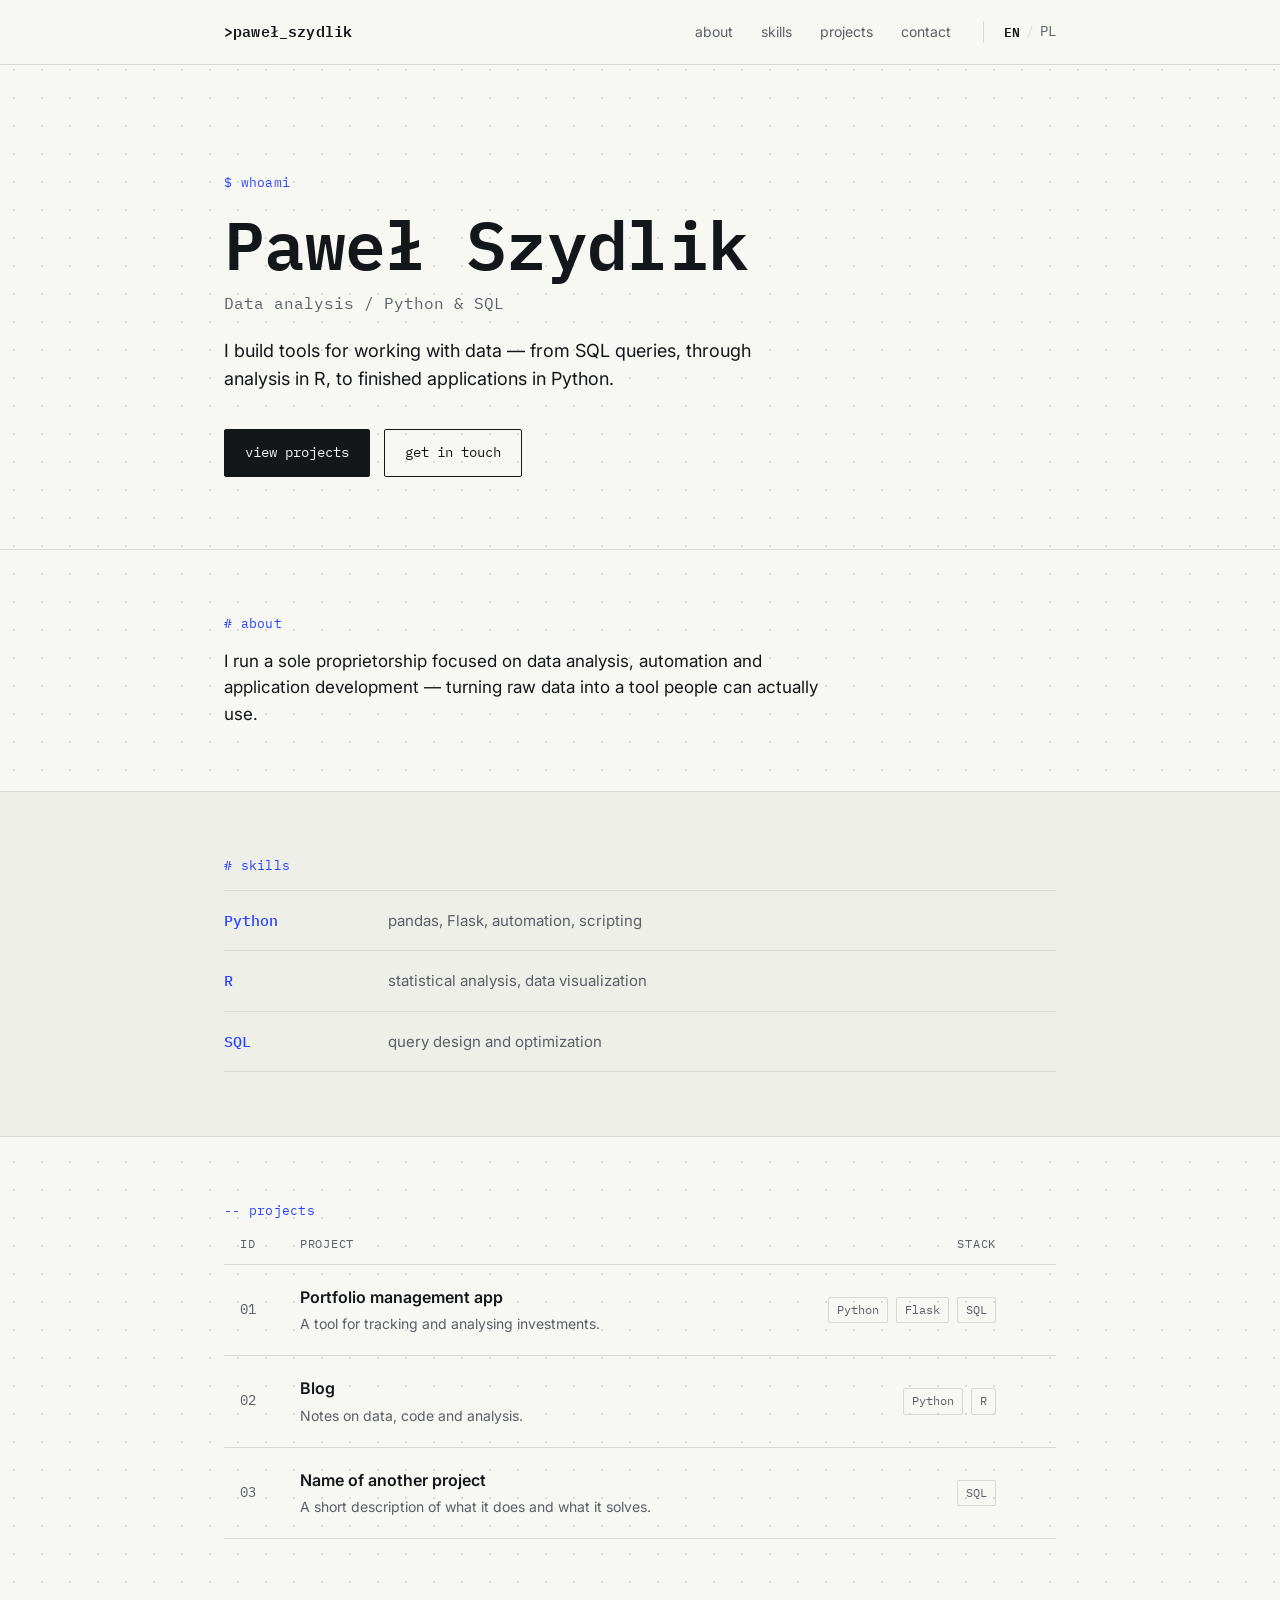
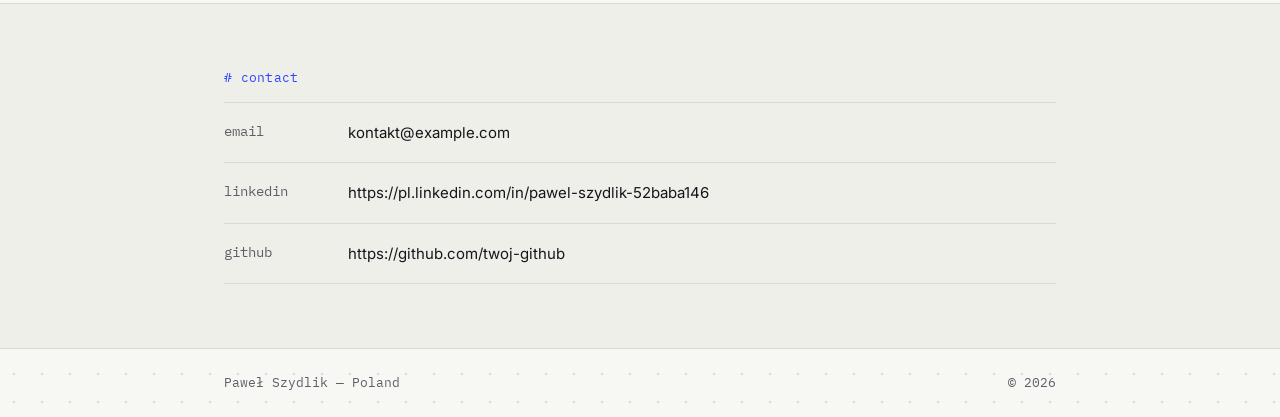
==== en/index.html @ a4e44830 "deploy: ed7c07ec0705e9e3772d67b29c4393a3fdbc3a5f" ====
<!doctype html>
<html lang="en">
<head>
  <meta charset="utf-8">
  <meta name="viewport" content="width=device-width, initial-scale=1">
  <title>Paweł Szydlik — Data analysis / Python &amp; SQL</title>
  <meta name="description" content="I build tools for working with data — from SQL queries, through analysis in R, to finished applications in Python.">

  <link rel="preconnect" href="https://fonts.googleapis.com">
  <link rel="preconnect" href="https://fonts.gstatic.com" crossorigin>
  <link href="https://fonts.googleapis.com/css2?family=IBM+Plex+Mono:wght@400;500;600&family=Inter:wght@400;500;600;700&display=swap" rel="stylesheet">

  <link rel="stylesheet" href="/static/css/style.css">
</head>
<body>

  <header class="site-header">
    <div class="wrap site-header__inner">
      <a class="logo" href="#top">&gt;paweł_szydlik</a>
      <nav class="nav">
        <a href="#o-mnie">about</a>
        <a href="#umiejetnosci">skills</a>
        <a href="#projekty">projects</a>
        <a href="#kontakt">contact</a>
        <span class="lang-switch mono" aria-label="język / language">
          <span class="lang-switch__current">EN</span>
          <span class="lang-switch__sep">/</span>
          <a class="lang-switch__link" href="/">PL</a>
        </span>
      </nav>
    </div>
  </header>

  <main id="top">
    

  <section class="hero wrap">
    <p class="mono eyebrow">$ whoami</p>
    <h1 class="hero__title">Paweł Szydlik</h1>
    <p class="hero__role mono">Data analysis / Python &amp; SQL</p>
    <p class="hero__tagline">I build tools for working with data — from SQL queries, through analysis in R, to finished applications in Python.</p>
    <div class="hero__actions">
      <a class="btn btn--primary" href="#projekty">view projects</a>
      <a class="btn btn--ghost" href="#kontakt">get in touch</a>
    </div>
  </section>

  <section id="o-mnie" class="section">
    <div class="wrap">
      <p class="mono eyebrow"># about</p>
      <p class="about__text">I run a sole proprietorship focused on data analysis, automation and application development — turning raw data into a tool people can actually use.</p>
    </div>
  </section>

  <section id="umiejetnosci" class="section section--alt">
    <div class="wrap">
      <p class="mono eyebrow"># skills</p>
      <ul class="skills">
        
        <li class="skills__item">
          <span class="skills__name mono">Python</span>
          <span class="skills__note">pandas, Flask, automation, scripting</span>
        </li>
        
        <li class="skills__item">
          <span class="skills__name mono">R</span>
          <span class="skills__note">statistical analysis, data visualization</span>
        </li>
        
        <li class="skills__item">
          <span class="skills__name mono">SQL</span>
          <span class="skills__note">query design and optimization</span>
        </li>
        
      </ul>
    </div>
  </section>

  <section id="projekty" class="section">
    <div class="wrap">
      <p class="mono eyebrow">-- projects</p>
      <div class="projects">
        <div class="projects__head mono muted">
          <span>id</span>
          <span>project</span>
          <span class="projects__head-tags">stack</span>
          <span></span>
        </div>
        
        <a class="projects__row" href="#" >
          <span class="projects__id mono">01</span>
          <span class="projects__info">
            <span class="projects__name">Portfolio management app</span>
            <span class="projects__desc">A tool for tracking and analysing investments.</span>
          </span>
          <span class="projects__tags mono">
            <span class="tag">Python</span><span class="tag">Flask</span><span class="tag">SQL</span>
          </span>
          <span class="projects__arrow mono" aria-hidden="true">-&gt;</span>
        </a>
        
        <a class="projects__row" href="#" >
          <span class="projects__id mono">02</span>
          <span class="projects__info">
            <span class="projects__name">Blog</span>
            <span class="projects__desc">Notes on data, code and analysis.</span>
          </span>
          <span class="projects__tags mono">
            <span class="tag">Python</span><span class="tag">R</span>
          </span>
          <span class="projects__arrow mono" aria-hidden="true">-&gt;</span>
        </a>
        
        <a class="projects__row" href="#" >
          <span class="projects__id mono">03</span>
          <span class="projects__info">
            <span class="projects__name">Name of another project</span>
            <span class="projects__desc">A short description of what it does and what it solves.</span>
          </span>
          <span class="projects__tags mono">
            <span class="tag">SQL</span>
          </span>
          <span class="projects__arrow mono" aria-hidden="true">-&gt;</span>
        </a>
        
      </div>
    </div>
  </section>

  <section id="kontakt" class="section section--alt">
    <div class="wrap">
      <p class="mono eyebrow"># contact</p>
      <div class="contact">
        <a class="contact__row" href="mailto:kontakt@example.com">
          <span class="contact__label mono">email</span>
          <span class="contact__value">kontakt@example.com</span>
        </a>
        <a class="contact__row" href="https://pl.linkedin.com/in/pawel-szydlik-52baba146" target="_blank" rel="noopener">
          <span class="contact__label mono">linkedin</span>
          <span class="contact__value">https://pl.linkedin.com/in/pawel-szydlik-52baba146</span>
        </a>
        <a class="contact__row" href="https://github.com/twoj-github" target="_blank" rel="noopener">
          <span class="contact__label mono">github</span>
          <span class="contact__value">https://github.com/twoj-github</span>
        </a>
      </div>
    </div>
  </section>


  </main>

  <footer class="site-footer">
    <div class="wrap site-footer__inner">
      <span class="mono muted">Paweł Szydlik — Poland</span>
      <span class="mono muted">© <span id="year"></span></span>
    </div>
  </footer>

  <script src="/static/js/main.js"></script>
</body>
</html>
---- static/css/style.css ----
/* ---------------------------------------------------------------------- */
/* Tokens                                                                  */
/* ---------------------------------------------------------------------- */
:root {
  --bg: #F7F7F4;
  --bg-alt: #EFEFEA;
  --ink: #14171A;
  --ink-soft: #5B5F66;
  --line: #D9D9D3;
  --accent: #2B44FF;
  --accent-soft: #EEF0FF;

  --font-mono: 'IBM Plex Mono', ui-monospace, SFMono-Regular, Menlo, monospace;
  --font-sans: 'Inter', -apple-system, BlinkMacSystemFont, 'Segoe UI', sans-serif;

  --wrap: 880px;
  --gap: 24px;
}

* { box-sizing: border-box; }

html { scroll-behavior: smooth; }

body {
  margin: 0;
  background: var(--bg);
  background-image:
    radial-gradient(var(--line) 1px, transparent 1px);
  background-size: 28px 28px;
  color: var(--ink);
  font-family: var(--font-sans);
  font-size: 16px;
  line-height: 1.55;
  -webkit-font-smoothing: antialiased;
}

a { color: inherit; text-decoration: none; }

.wrap {
  max-width: var(--wrap);
  margin: 0 auto;
  padding: 0 24px;
}

.mono { font-family: var(--font-mono); }
.muted { color: var(--ink-soft); }

:focus-visible {
  outline: 2px solid var(--accent);
  outline-offset: 3px;
}

@media (prefers-reduced-motion: reduce) {
  html { scroll-behavior: auto; }
}

/* ---------------------------------------------------------------------- */
/* Header                                                                  */
/* ---------------------------------------------------------------------- */
.site-header {
  position: sticky;
  top: 0;
  z-index: 10;
  background: rgba(247, 247, 244, 0.88);
  backdrop-filter: blur(6px);
  border-bottom: 1px solid var(--line);
}

.site-header__inner {
  display: flex;
  align-items: center;
  justify-content: space-between;
  height: 64px;
}

.logo {
  font-family: var(--font-mono);
  font-weight: 600;
  font-size: 15px;
  letter-spacing: 0.01em;
}

.nav { display: flex; gap: 28px; }

.nav a {
  font-size: 14px;
  color: var(--ink-soft);
  transition: color 0.15s ease;
}

.nav a:hover { color: var(--ink); }

.lang-switch {
  display: inline-flex;
  align-items: center;
  gap: 6px;
  font-size: 13px;
  padding-left: 20px;
  margin-left: 4px;
  border-left: 1px solid var(--line);
}

.lang-switch__current { color: var(--ink); font-weight: 600; }
.lang-switch__sep { color: var(--line); }
.lang-switch__link { color: var(--ink-soft); transition: color 0.15s ease; }
.lang-switch__link:hover { color: var(--accent); }

/* ---------------------------------------------------------------------- */
/* Eyebrow (structural device: comment syntax from Python/R "#" and SQL "--") */
/* ---------------------------------------------------------------------- */
.eyebrow {
  font-size: 13px;
  letter-spacing: 0.02em;
  color: var(--accent);
  margin: 0 0 14px;
}

/* ---------------------------------------------------------------------- */
/* Hero                                                                    */
/* ---------------------------------------------------------------------- */
.hero {
  padding: 108px 24px 72px;
}

.hero__title {
  font-family: var(--font-mono);
  font-weight: 600;
  font-size: clamp(40px, 7vw, 68px);
  line-height: 1.05;
  letter-spacing: -0.01em;
  margin: 0 0 12px;
}

.hero__role {
  font-size: 16px;
  color: var(--ink-soft);
  margin: 0 0 22px;
}

.hero__tagline {
  max-width: 560px;
  font-size: 18px;
  color: var(--ink);
  margin: 0 0 36px;
}

.hero__actions { display: flex; gap: 14px; flex-wrap: wrap; }

.btn {
  font-family: var(--font-mono);
  font-size: 14px;
  padding: 12px 20px;
  border: 1px solid var(--ink);
  border-radius: 2px;
  transition: background 0.15s ease, color 0.15s ease, border-color 0.15s ease;
}

.btn--primary {
  background: var(--ink);
  color: var(--bg);
}
.btn--primary:hover { background: var(--accent); border-color: var(--accent); }

.btn--ghost {
  background: transparent;
  color: var(--ink);
}
.btn--ghost:hover { border-color: var(--accent); color: var(--accent); }

/* ---------------------------------------------------------------------- */
/* Sections                                                                 */
/* ---------------------------------------------------------------------- */
.section { padding: 64px 24px; border-top: 1px solid var(--line); }
.section--alt { background: var(--bg-alt); }

.about__text {
  max-width: 620px;
  font-size: 17px;
  margin: 0;
}

/* ---------------------------------------------------------------------- */
/* Skills                                                                   */
/* ---------------------------------------------------------------------- */
.skills {
  list-style: none;
  margin: 0;
  padding: 0;
  border-top: 1px solid var(--line);
}

.skills__item {
  display: flex;
  align-items: baseline;
  gap: 24px;
  padding: 18px 0;
  border-bottom: 1px solid var(--line);
}

.skills__name {
  flex: 0 0 140px;
  font-size: 15px;
  font-weight: 500;
  color: var(--accent);
}

.skills__note {
  color: var(--ink-soft);
  font-size: 15px;
}

/* ---------------------------------------------------------------------- */
/* Projects table                                                           */
/* ---------------------------------------------------------------------- */
.projects__head,
.projects__row {
  display: grid;
  grid-template-columns: 40px 1fr auto 24px;
  gap: 20px;
  align-items: center;
}

.projects__head {
  font-size: 12px;
  text-transform: uppercase;
  letter-spacing: 0.06em;
  padding: 0 16px 10px;
  border-bottom: 1px solid var(--line);
}

.projects__head-tags { justify-self: end; }

.projects__row {
  padding: 20px 16px;
  border-bottom: 1px solid var(--line);
  transition: background 0.15s ease;
}

.projects__row:hover { background: var(--accent-soft); }

.projects__id { color: var(--ink-soft); font-size: 14px; }

.projects__info { display: flex; flex-direction: column; gap: 4px; }
.projects__name { font-weight: 600; font-size: 16px; }
.projects__desc { color: var(--ink-soft); font-size: 14px; }

.projects__tags {
  display: flex;
  gap: 8px;
  justify-self: end;
  font-size: 12px;
}

.tag {
  border: 1px solid var(--line);
  border-radius: 2px;
  padding: 3px 8px;
  color: var(--ink-soft);
  white-space: nowrap;
}

.projects__arrow {
  justify-self: end;
  color: var(--accent);
  opacity: 0;
  transform: translateX(-4px);
  transition: opacity 0.15s ease, transform 0.15s ease;
}

.projects__row:hover .projects__arrow {
  opacity: 1;
  transform: translateX(0);
}

/* ---------------------------------------------------------------------- */
/* Contact                                                                   */
/* ---------------------------------------------------------------------- */
.contact { border-top: 1px solid var(--line); }

.contact__row {
  display: flex;
  gap: 24px;
  padding: 18px 0;
  border-bottom: 1px solid var(--line);
}

.contact__label {
  flex: 0 0 100px;
  color: var(--ink-soft);
  font-size: 14px;
}

.contact__value {
  font-size: 15px;
  transition: color 0.15s ease;
}

.contact__row:hover .contact__value { color: var(--accent); }

/* ---------------------------------------------------------------------- */
/* Footer                                                                    */
/* ---------------------------------------------------------------------- */
.site-footer { border-top: 1px solid var(--line); }

.site-footer__inner {
  display: flex;
  justify-content: space-between;
  padding: 24px;
  font-size: 13px;
}

/* ---------------------------------------------------------------------- */
/* Responsive                                                                */
/* ---------------------------------------------------------------------- */
@media (max-width: 640px) {
  .nav { gap: 12px; flex-wrap: wrap; row-gap: 8px; }
  .lang-switch { padding-left: 12px; margin-left: 0; }
  .hero { padding: 88px 20px 56px; }
  .skills__item { flex-direction: column; gap: 4px; }
  .skills__name { flex: none; }
  .projects__head { display: none; }
  .projects__row {
    grid-template-columns: 32px 1fr;
    grid-template-areas:
      "id name"
      "tags tags";
  }
  .projects__id { grid-area: id; }
  .projects__info { grid-area: name; }
  .projects__tags { grid-area: tags; justify-self: start; margin-top: 8px; flex-wrap: wrap; }
  .projects__arrow { display: none; }
  .contact__row { flex-direction: column; gap: 4px; }
}
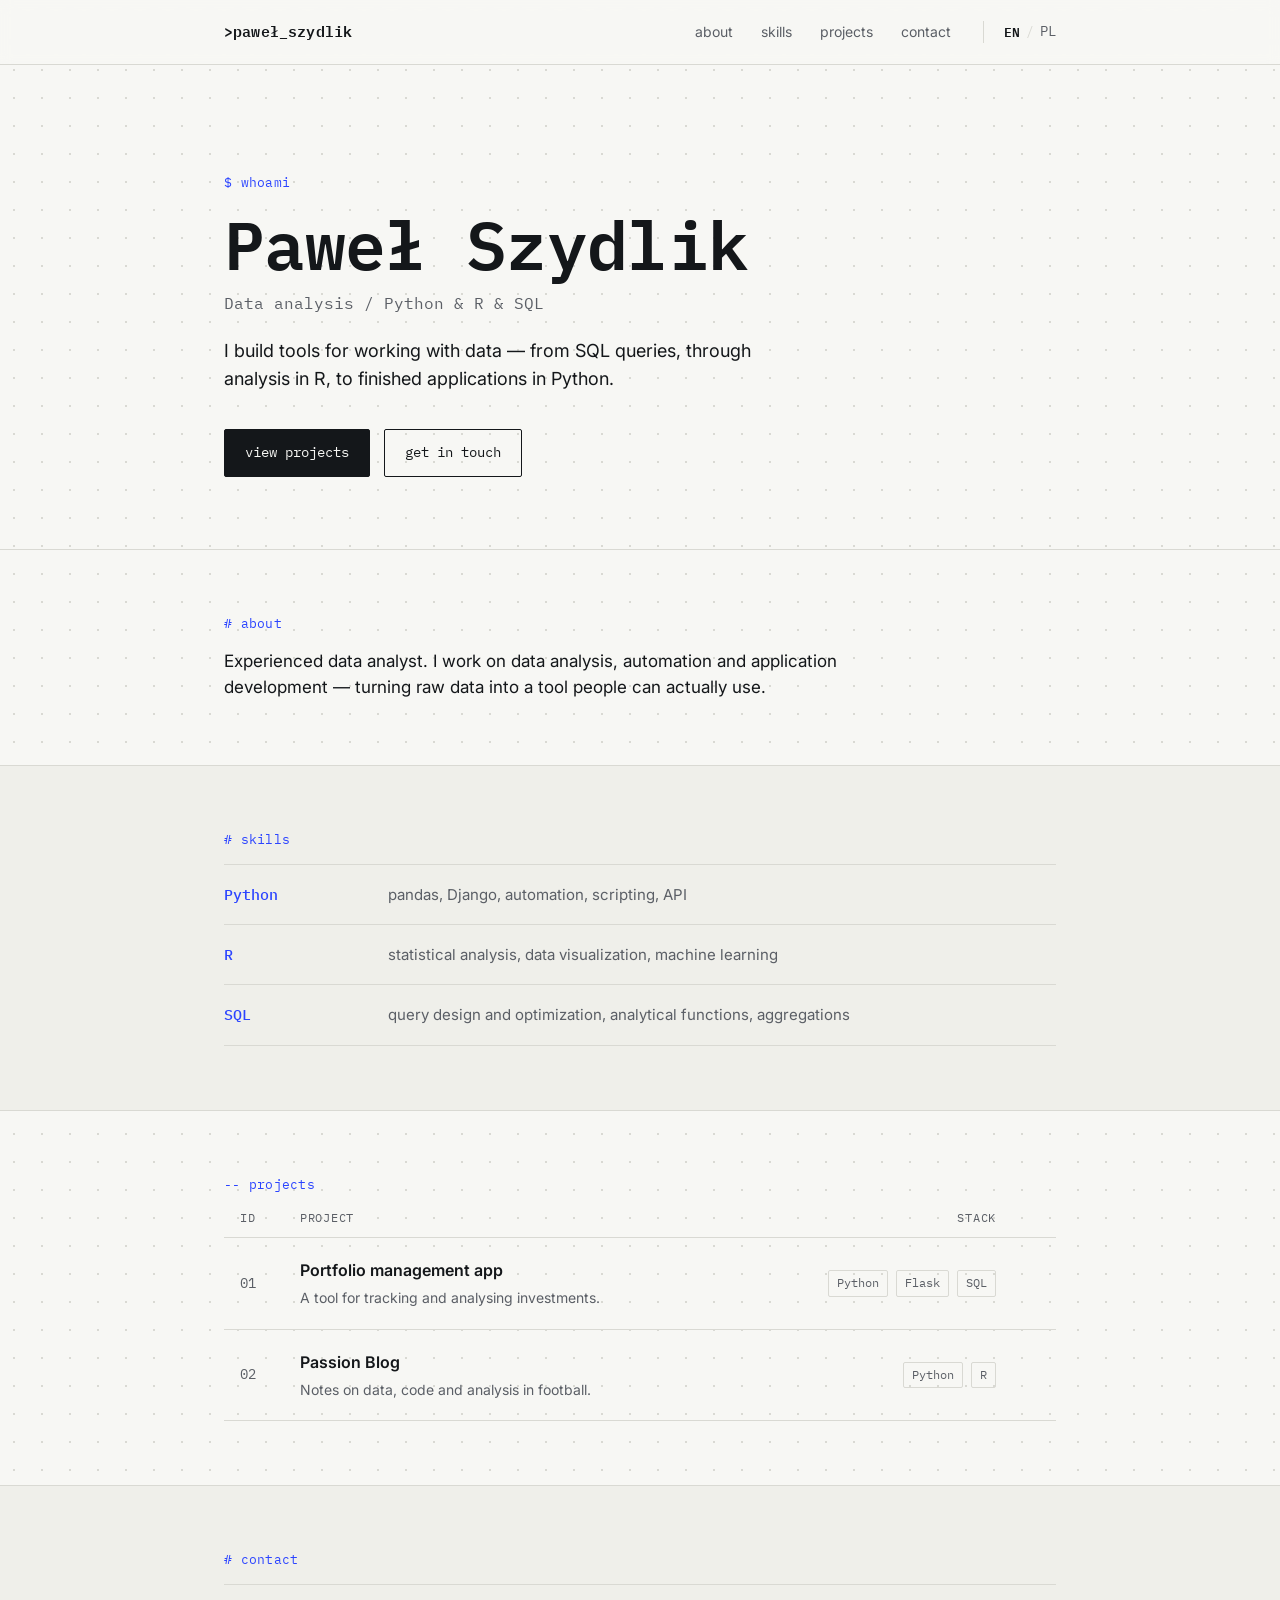
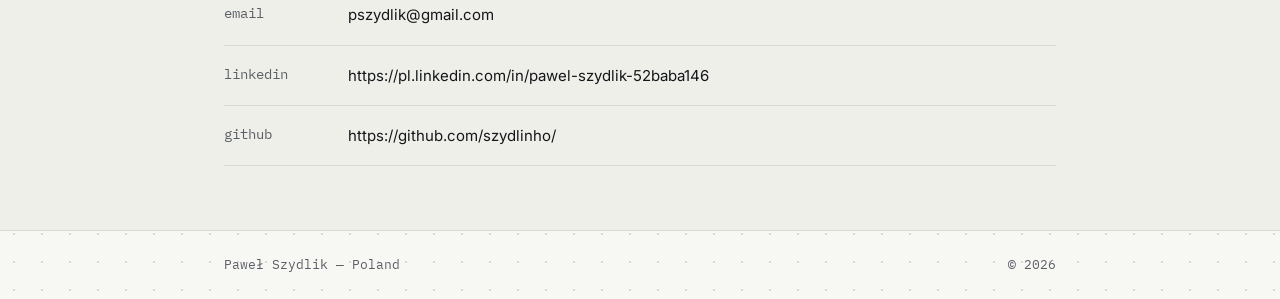
==== commit 5f9ef716: "deploy: f93c9a810a89b40eb00d853aca816641ddc70051" ====
--- a/en/index.html
+++ b/en/index.html
@@ -3,14 +3,14 @@
 <head>
   <meta charset="utf-8">
   <meta name="viewport" content="width=device-width, initial-scale=1">
-  <title>Paweł Szydlik — Data analysis / Python &amp; SQL</title>
+  <title>Paweł Szydlik — Data analysis / Python &amp; R &amp; SQL</title>
   <meta name="description" content="I build tools for working with data — from SQL queries, through analysis in R, to finished applications in Python.">
 
   <link rel="preconnect" href="https://fonts.googleapis.com">
   <link rel="preconnect" href="https://fonts.gstatic.com" crossorigin>
   <link href="https://fonts.googleapis.com/css2?family=IBM+Plex+Mono:wght@400;500;600&family=Inter:wght@400;500;600;700&display=swap" rel="stylesheet">
 
-  <link rel="stylesheet" href="/static/css/style.css">
+  <link rel="stylesheet" href="../static/css/style.css">
 </head>
 <body>
 
@@ -25,7 +25,7 @@
         <span class="lang-switch mono" aria-label="język / language">
           <span class="lang-switch__current">EN</span>
           <span class="lang-switch__sep">/</span>
-          <a class="lang-switch__link" href="/">PL</a>
+          <a class="lang-switch__link" href="../index.html">PL</a>
         </span>
       </nav>
     </div>
@@ -37,7 +37,7 @@
   <section class="hero wrap">
     <p class="mono eyebrow">$ whoami</p>
     <h1 class="hero__title">Paweł Szydlik</h1>
-    <p class="hero__role mono">Data analysis / Python &amp; SQL</p>
+    <p class="hero__role mono">Data analysis / Python &amp; R &amp; SQL</p>
     <p class="hero__tagline">I build tools for working with data — from SQL queries, through analysis in R, to finished applications in Python.</p>
     <div class="hero__actions">
       <a class="btn btn--primary" href="#projekty">view projects</a>
@@ -48,7 +48,7 @@
   <section id="o-mnie" class="section">
     <div class="wrap">
       <p class="mono eyebrow"># about</p>
-      <p class="about__text">I run a sole proprietorship focused on data analysis, automation and application development — turning raw data into a tool people can actually use.</p>
+      <p class="about__text">Experienced data analyst. I work on data analysis, automation and application development — turning raw data into a tool people can actually use.</p>
     </div>
   </section>
 
@@ -59,17 +59,17 @@
         
         <li class="skills__item">
           <span class="skills__name mono">Python</span>
-          <span class="skills__note">pandas, Flask, automation, scripting</span>
+          <span class="skills__note">pandas, Django, automation, scripting, API</span>
         </li>
         
         <li class="skills__item">
           <span class="skills__name mono">R</span>
-          <span class="skills__note">statistical analysis, data visualization</span>
+          <span class="skills__note">statistical analysis, data visualization, machine learning</span>
         </li>
         
         <li class="skills__item">
           <span class="skills__name mono">SQL</span>
-          <span class="skills__note">query design and optimization</span>
+          <span class="skills__note">query design and optimization, analytical functions, aggregations</span>
         </li>
         
       </ul>
@@ -87,7 +87,7 @@
           <span></span>
         </div>
         
-        <a class="projects__row" href="#" >
+        <a class="projects__row" href="https://monitorportfela.pl" target="_blank" rel="noopener">
           <span class="projects__id mono">01</span>
           <span class="projects__info">
             <span class="projects__name">Portfolio management app</span>
@@ -102,23 +102,11 @@
         <a class="projects__row" href="#" >
           <span class="projects__id mono">02</span>
           <span class="projects__info">
-            <span class="projects__name">Blog</span>
-            <span class="projects__desc">Notes on data, code and analysis.</span>
+            <span class="projects__name">Passion Blog</span>
+            <span class="projects__desc">Notes on data, code and analysis in football.</span>
           </span>
           <span class="projects__tags mono">
             <span class="tag">Python</span><span class="tag">R</span>
-          </span>
-          <span class="projects__arrow mono" aria-hidden="true">-&gt;</span>
-        </a>
-        
-        <a class="projects__row" href="#" >
-          <span class="projects__id mono">03</span>
-          <span class="projects__info">
-            <span class="projects__name">Name of another project</span>
-            <span class="projects__desc">A short description of what it does and what it solves.</span>
-          </span>
-          <span class="projects__tags mono">
-            <span class="tag">SQL</span>
           </span>
           <span class="projects__arrow mono" aria-hidden="true">-&gt;</span>
         </a>
@@ -131,17 +119,17 @@
     <div class="wrap">
       <p class="mono eyebrow"># contact</p>
       <div class="contact">
-        <a class="contact__row" href="mailto:kontakt@example.com">
+        <a class="contact__row" href="mailto:pszydlik@gmail.com">
           <span class="contact__label mono">email</span>
-          <span class="contact__value">kontakt@example.com</span>
+          <span class="contact__value">pszydlik@gmail.com</span>
         </a>
         <a class="contact__row" href="https://pl.linkedin.com/in/pawel-szydlik-52baba146" target="_blank" rel="noopener">
           <span class="contact__label mono">linkedin</span>
           <span class="contact__value">https://pl.linkedin.com/in/pawel-szydlik-52baba146</span>
         </a>
-        <a class="contact__row" href="https://github.com/twoj-github" target="_blank" rel="noopener">
+        <a class="contact__row" href="https://github.com/szydlinho/" target="_blank" rel="noopener">
           <span class="contact__label mono">github</span>
-          <span class="contact__value">https://github.com/twoj-github</span>
+          <span class="contact__value">https://github.com/szydlinho/</span>
         </a>
       </div>
     </div>
@@ -157,6 +145,6 @@
     </div>
   </footer>
 
-  <script src="/static/js/main.js"></script>
+  <script src="../static/js/main.js"></script>
 </body>
 </html>
